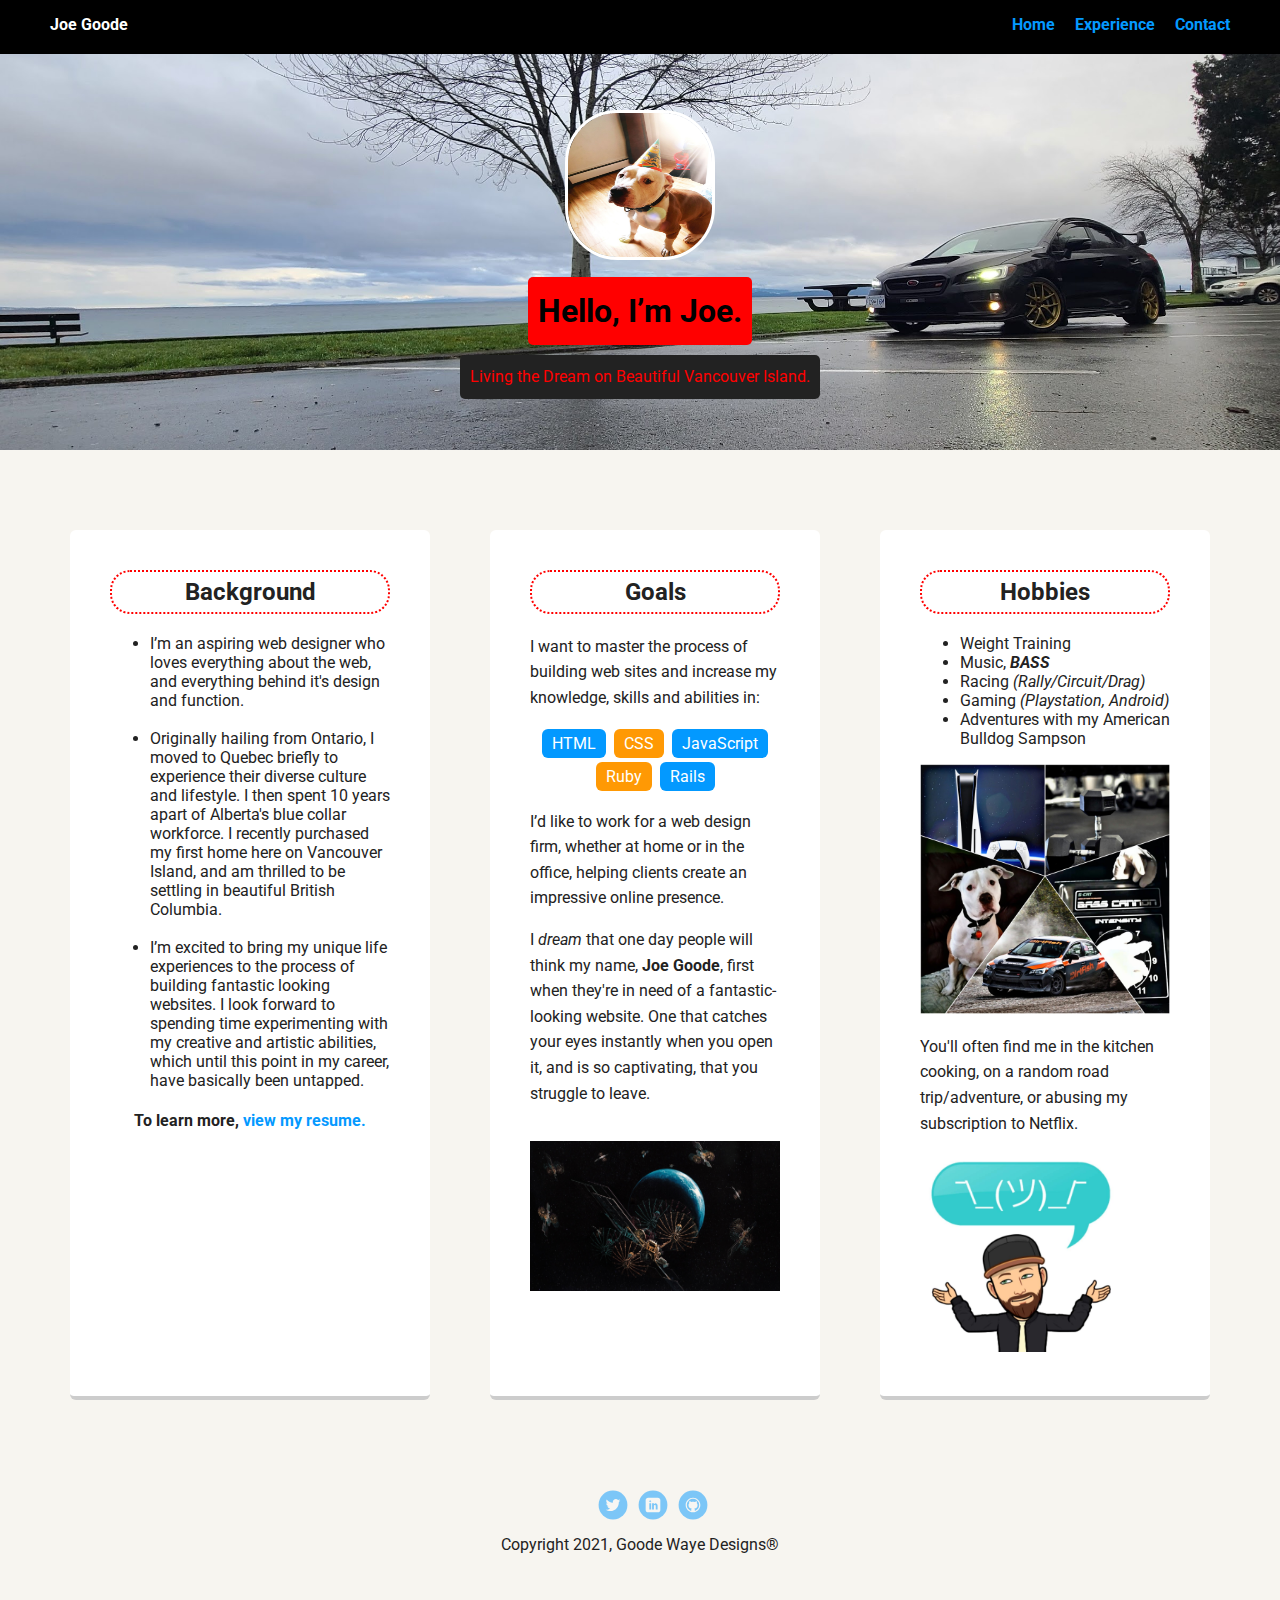
==== Profile Page Project/index.html @ a3fc0f26 "First Commit to Repo" ====
<!doctype html>
<html lang="en">
<head>
  <meta charset="utf-8">
  <title>Joe G's Profile</title>
  <meta name="viewport" content="width=device-width, initial-scale=1.0">
  <link rel="stylesheet" href="styles.css">
  <link href="https://fonts.googleapis.com/css?family=Muli%7CRoboto:400,300,500,700,900" rel="stylesheet"></head>
  <body>

    <div class="main-nav">
        <ul class="nav">
          <li class="name">Joe Goode</li>
          <li><a href="index.html">Home</a></li>
          <li><a href="resume.html">Experience</a></li>
          <li><a href="resume.html">Contact</a></li>
        </ul>
    </div>

    <header>
      <img src="images/bday-pup.jpg" alt="Picture of Sampson (My Dog)" class="profile-image">
      <h1 class="tag name">Hello, I’m Joe.</h1>
      <p6 class="tag location">Living the Dream on Beautiful Vancouver Island.</p6>
    </header>

    <main class="flex">
      <div class="card">
        <h2 class="card-title"> Background </h2>

        <ul>

          <p><li>I’m an aspiring web designer who loves everything about the web, and everything behind it's design and function.</li><br>
          <li> Originally hailing from Ontario, I moved to Quebec briefly to experience their diverse culture and lifestyle. I then spent 10 years apart of Alberta's blue collar workforce. I recently purchased my first home here on Vancouver Island, and am thrilled to be settling in beautiful British Columbia.</li><br>
          <li>I’m excited to bring my unique life experiences to the process of building fantastic looking websites. I look forward to spending time experimenting with my creative and artistic abilities, which until this point in my career, have basically been untapped.</li></p>
        </ul>

          <h4 class=".h4-adj">To learn more, <a href="resume.html">view my resume.</a></h4>


    </div>

      <div class="card">
        <h2 class="card-title">Goals</h2>
        <p>I want to master the process of building web sites and increase my knowledge, skills and abilities in:</p>
        <ul class="skills">
          <li>HTML</li>
          <li>CSS</li>
          <li>JavaScript</li>
          <li>Ruby</li>
          <li>Rails</li>
        </ul>
        <p>I’d like to work for a web design firm, whether at home or in the office, helping clients create an impressive online presence.</p>
        <p>I <em>dream</em> that one day people will think my name, <strong>Joe Goode</strong>, first when they're in need of a fantastic-looking website. One that catches your eyes instantly when you open it, and is so captivating, that you struggle to leave.</p><br>

       <img src="images/satellites.jpg" alt="Satellites" title="Image of Quantum Internet Satellites in Space" height="150" width="250">
     </div>

        <div class="card">
          <h2 class="card-title"> Hobbies </h2>
            <ul>
              <li>Weight Training</li>
              <li>Music, <em><strong>BASS</strong></em></li>
              <li>Racing <em>(Rally/Circuit/Drag)</em></li>
              <li>Gaming <em>(Playstation, Android)</em></li>
              <li>Adventures with my American Bulldog Sampson</li>
            </ul>
          <img src="images/hobbies.jpg" alt="5 part picture collage of hobbies" width="250" height="250">
          <br>
          <p> You'll often find me in the kitchen cooking, on a random road trip/adventure, or abusing my subscription to Netflix.</p>

            <img src="images/bitmoji.jpg" alt="Bitmoji" width="200" height="200" >
       </div>
      </main>

    <footer>
      <ul>
        <li><a href="https://twitter.com/OGoodeness" class="social twitter">Twitter</a></li>
        <li><a href="https://www.linkedin.com/in/joe-g-0a5404207/" class="social linkedin">LinkedIn</a></li>
        <li><a href="https://github.com/jgoode7" class="social github">Github</a></li>
      </ul>
      <p class="copyright">Copyright 2021, Goode Waye Designs&#174;</p>
    </footer>
  </body>
  </html>
---- Profile Page Project/styles.css ----
/* Global Layout Set-up */
* {
  box-sizing: border-box;
}

body {
  margin: 0;
  padding: 0;
  text-align: center;
  font-family: 'Roboto', sans-serif;
  color: #222;
  background: #f7f5f0;
}
/* Link Styles */

a {
  text-decoration: none;
  color: #0499ff;
}
a:hover {
  color: #6633ff;
}

/* Section Styles */

.main-nav {
  width: 100%;
  background: black;
  min-height: 30px;
  padding: 10px;
  position: fixed;
  text-align: center;
}
.nav {
  display: flex;
  justify-content: space-around;
  font-weight: 700;
  list-style-type: none;
  margin: 0 auto;
  padding: 0;
}
.nav .name {
  display: none;
}
.nav li {
  padding: 5px 10px 10px 10px;
}
.nav a {
  transition: all .5s;
}
.nav a:hover {
  color: white
}

header {
  text-align: center;
  background: url('images/Subi-Ocean.jpg') no-repeat top center ;
  background-size: cover;
  overflow: hidden;
  padding-top: 60px;
}
header {
  line-height: 1.5;
}
header .profile-image {
  margin-top: 50px;
  width: 150px;
  height: 150px;
  border-radius: 35%;
  border: 3px solid white;
  transition: all .5s;
}
header .profile-image:hover {
  transform: scale(1.25) rotate(365deg);
}
.tag {
  background-color: red;
  color: black;
  padding: 10px;
  border-radius: 5px;
  display: table;
  margin: 10px auto;
}
.location {
  background-color: #222;
  color: red;
}
.card {
  margin: 30px;
  padding: 20px 40px 40px;
  max-width: 500px;
  text-align: left;
  background: #fff;
  border-bottom: 4px solid #ccc;
  border-radius: 6px;
}
.card:hover {
  border-color: #ff99ff;
}

ul.skills {
  padding: 0;
  text-align: center;
}

.skills li {
  border-radius: 6px;
  display: inline-block;
  background: #ff9904;
  color: white;
  padding: 5px 10px;
  margin: 2px;
}

.skills li:nth-child(odd) {
  background: #0399ff;
}

footer {
  width: 100%;
  min-height: 30px;
  padding: 20px 0 40px 20px;
}

footer .copyright {
  top: -8px;
  margin-right: 20px;
  font-size: .75em;
}

footer ul {
  list-style-type: none;
  margin: 0;
  padding: 0;
}

footer ul li {
  display: inline-block;
}

a.social {
  display: inline-block;
  text-indent: -9999px;
  margin-left: 5px;
  width: 30px;
  height: 30px;
  background-size: 30px 30px;
  opacity: .5;
  transition: all .25s;
}
a.twitter {
  background-image: url(images/twitter.svg);
}
a.linkedin {
  background-image: url(images/linkedin.svg);
}
a.github {
  background-image: url(images/github.svg);
}
a.social:hover {
  opacity: 1;
}
.clearfix {
  clear: both;
}

/* Styles for larger screens */
@media screen and (min-width: 720px) {

  .flex {
      display: flex;
      max-width: 1200px;
      justify-content: space-around;
      margin: 0 auto;
  }

  header {
    min-height: 450px;
  }

  .nav {
    max-width: 1200px;
  }

  .nav .name {
    display: block;
    margin-right: auto;
    color: white;
  }

  main {
    padding-top: 50px;
  }

  main p {
    line-height: 1.6em;
  }

  footer {
    font-size: 1.3em;
    max-width: 1200px;
    margin: 40px auto;
  }

}
h3 {color:blue;
  letter-spacing:1.5px}

.card-title {
  text-align:center;
  border: dotted red 2px;
  border-radius: 20px;
  padding:6px;
 }

.paragraph-structure {
  letter-spacing: 5px;

}

h4 {
  text-align: center;

}
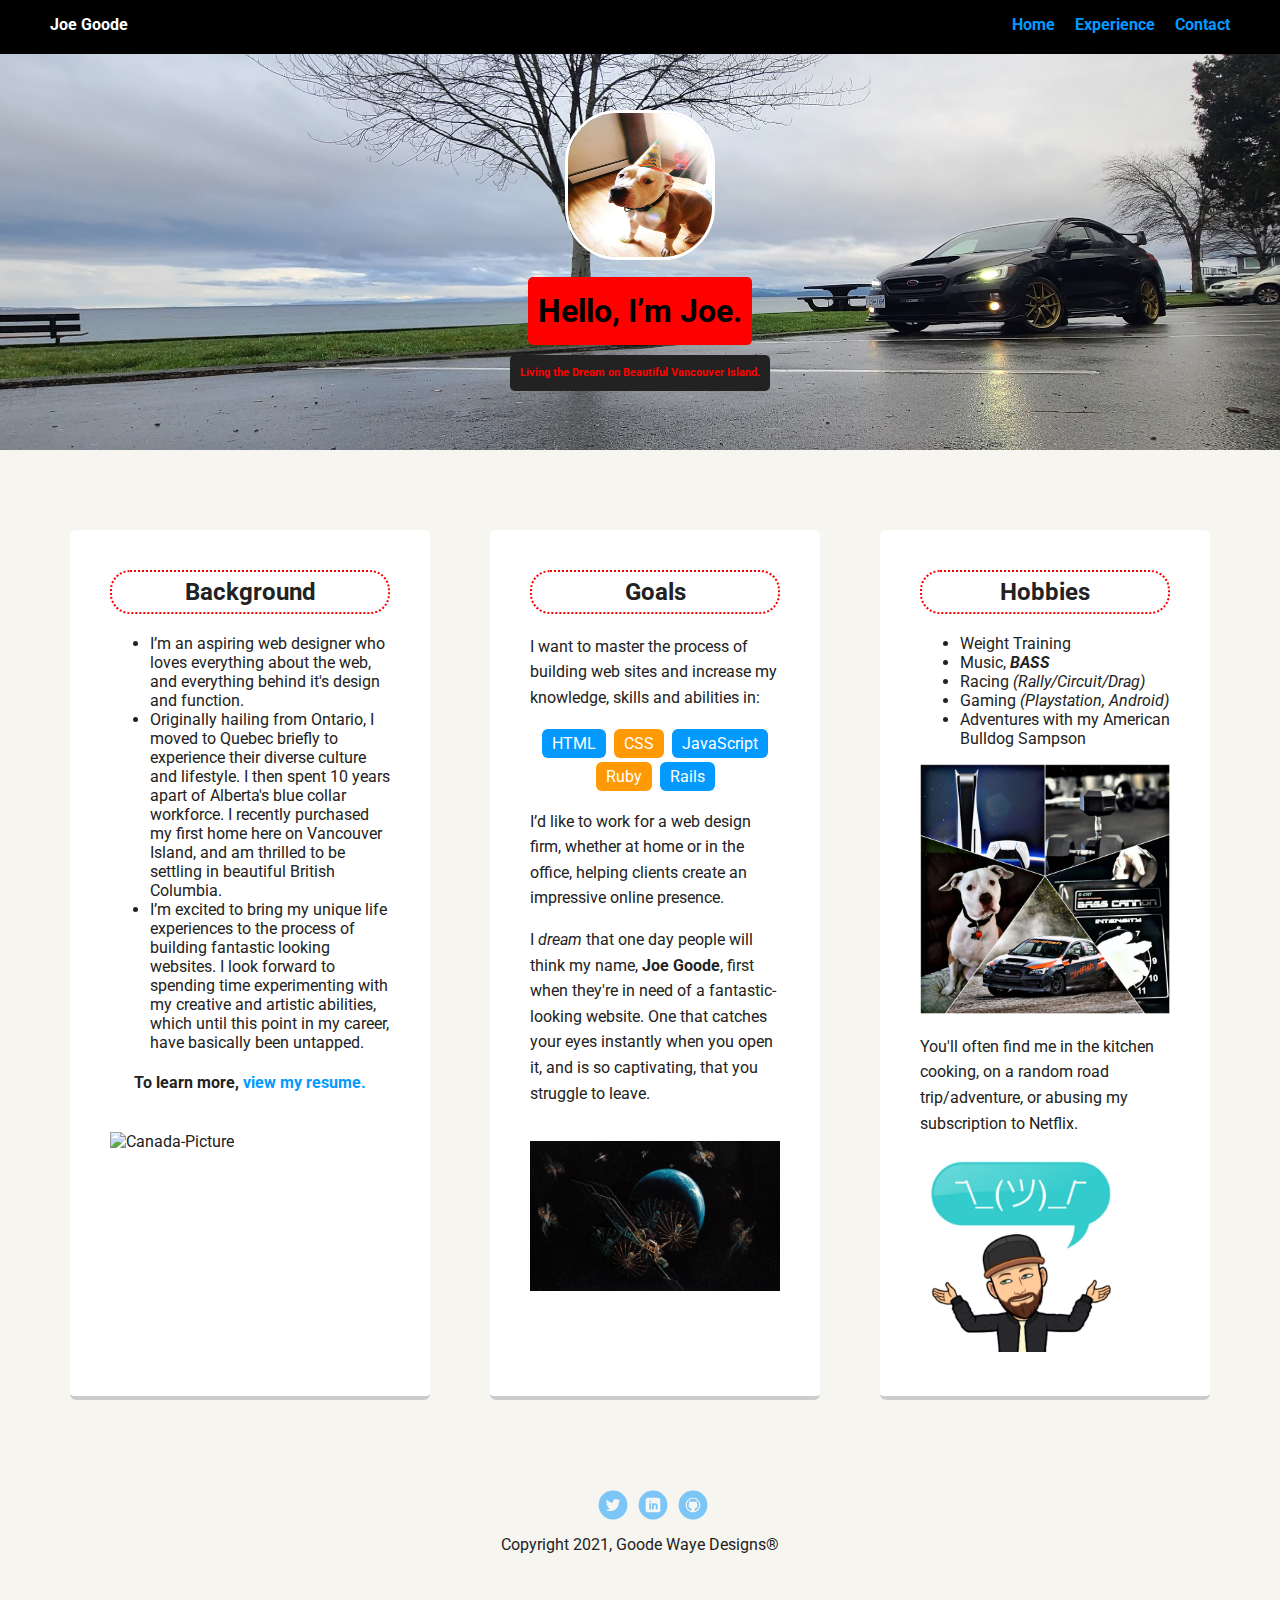
==== commit 73d29f26: "last touch ups before submission" ====
--- a/Profile Page Project/index.html
+++ b/Profile Page Project/index.html
@@ -13,14 +13,14 @@
           <li class="name">Joe Goode</li>
           <li><a href="index.html">Home</a></li>
           <li><a href="resume.html">Experience</a></li>
-          <li><a href="resume.html">Contact</a></li>
+          <li><a href="contact.html">Contact</a></li>
         </ul>
     </div>
 
     <header>
       <img src="images/bday-pup.jpg" alt="Picture of Sampson (My Dog)" class="profile-image">
       <h1 class="tag name">Hello, I’m Joe.</h1>
-      <p6 class="tag location">Living the Dream on Beautiful Vancouver Island.</p6>
+      <h6 class="tag location">Living the Dream on Beautiful Vancouver Island.</h6>
     </header>
 
     <main class="flex">
@@ -29,13 +29,13 @@
 
         <ul>
 
-          <p><li>I’m an aspiring web designer who loves everything about the web, and everything behind it's design and function.</li><br>
-          <li> Originally hailing from Ontario, I moved to Quebec briefly to experience their diverse culture and lifestyle. I then spent 10 years apart of Alberta's blue collar workforce. I recently purchased my first home here on Vancouver Island, and am thrilled to be settling in beautiful British Columbia.</li><br>
-          <li>I’m excited to bring my unique life experiences to the process of building fantastic looking websites. I look forward to spending time experimenting with my creative and artistic abilities, which until this point in my career, have basically been untapped.</li></p>
+          <li>I’m an aspiring web designer who loves everything about the web, and everything behind it's design and function.</li>
+          <li> Originally hailing from Ontario, I moved to Quebec briefly to experience their diverse culture and lifestyle. I then spent 10 years apart of Alberta's blue collar workforce. I recently purchased my first home here on Vancouver Island, and am thrilled to be settling in beautiful British Columbia.</li>
+          <li>I’m excited to bring my unique life experiences to the process of building fantastic looking websites. I look forward to spending time experimenting with my creative and artistic abilities, which until this point in my career, have basically been untapped.</li>
         </ul>
 
-          <h4 class=".h4-adj">To learn more, <a href="resume.html">view my resume.</a></h4>
-
+          <h4 class=".h4-adj">To learn more, <a href="resume.html">view my resume.</a></h4><br>
+        <img src="images/canada.jpg" alt=Canada-Picture height="150" width="200" >
 
     </div>
 
